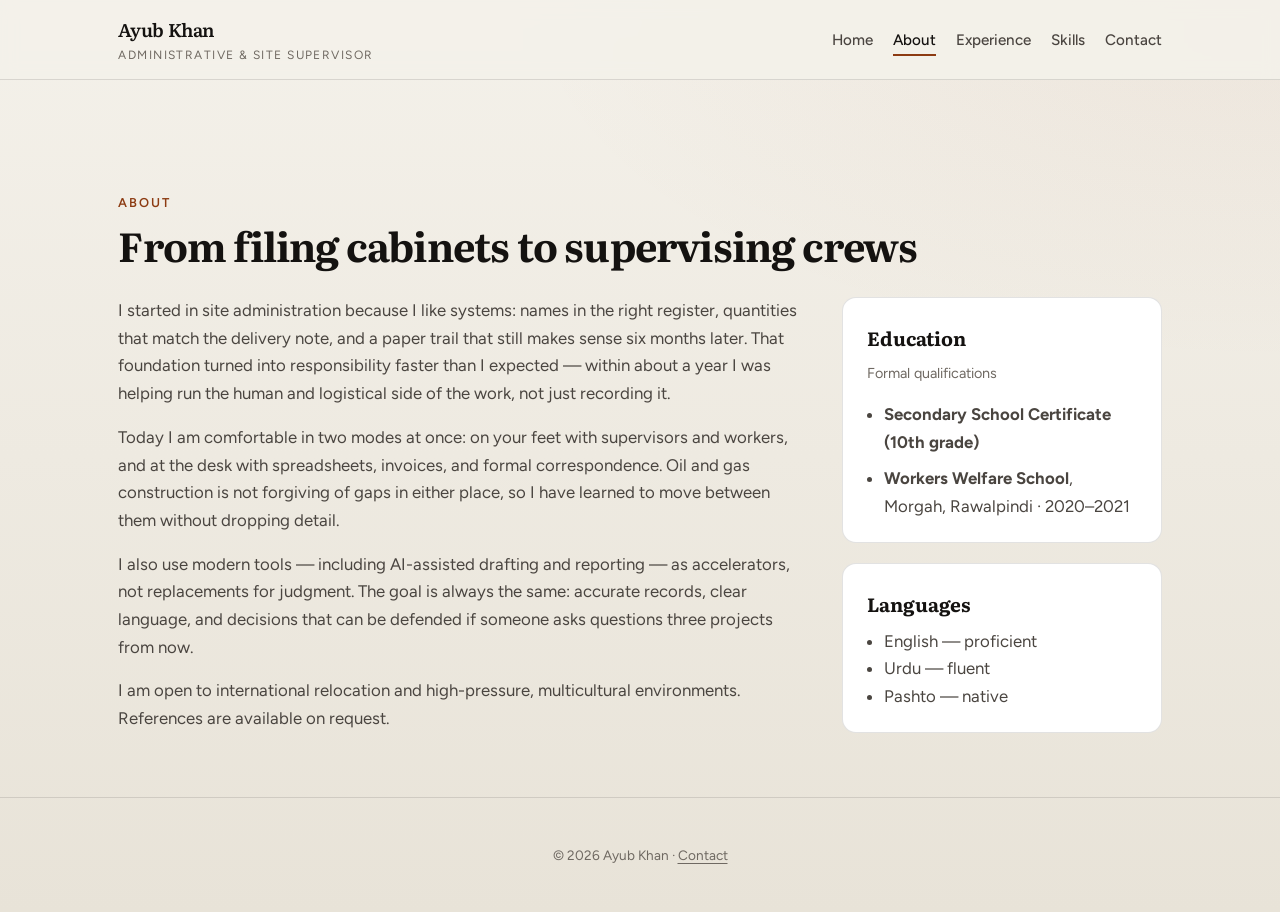
==== about.html @ 526c13c1 "Add multi-page portfolio site, resume PDF, and local serve scripts Co-authored-by: Cursor <cursorage" ====
<!DOCTYPE html>
<html lang="en">
  <head>
    <meta charset="UTF-8" />
    <meta name="viewport" content="width=device-width, initial-scale=1" />
    <meta name="description" content="About Ayub Khan — background, education, and how I approach site supervision." />
    <title>About · Ayub Khan</title>
    <link rel="preconnect" href="https://fonts.googleapis.com" />
    <link rel="preconnect" href="https://fonts.gstatic.com" crossorigin />
    <link
      href="https://fonts.googleapis.com/css2?family=Figtree:ital,wght@0,400..700;1,400..700&family=Literata:ital,opsz,wght@0,7..72,500..700;1,7..72,500&display=swap"
      rel="stylesheet"
    />
    <link rel="stylesheet" href="assets/css/styles.css" />
  </head>
  <body>
    <a class="skip-link" href="#main">Skip to content</a>
    <header class="site-header">
      <div class="header-inner">
        <a class="brand" href="index.html">
          <span class="brand-name">Ayub Khan</span>
          <span class="brand-tag">Administrative &amp; Site Supervisor</span>
        </a>
        <button class="nav-toggle" type="button" aria-expanded="false" aria-controls="site-menu">
          <span class="nav-toggle-icon" aria-hidden="true"></span>
          <span class="visually-hidden">Toggle menu</span>
        </button>
        <nav class="site-nav" id="site-menu" aria-label="Primary">
          <ul>
            <li><a href="index.html">Home</a></li>
            <li><a href="about.html" aria-current="page">About</a></li>
            <li><a href="experience.html">Experience</a></li>
            <li><a href="skills.html">Skills</a></li>
            <li><a href="contact.html">Contact</a></li>
          </ul>
        </nav>
      </div>
    </header>

    <main id="main">
      <header class="page-hero section-head">
        <p class="section-kicker">About</p>
        <h1 class="page-title">From filing cabinets to supervising crews</h1>
      </header>

      <div class="two-col">
        <div class="prose">
          <p>
            I started in site administration because I like systems: names in the right register, quantities that match
            the delivery note, and a paper trail that still makes sense six months later. That foundation turned into
            responsibility faster than I expected — within about a year I was helping run the human and logistical side
            of the work, not just recording it.
          </p>
          <p>
            Today I am comfortable in two modes at once: on your feet with supervisors and workers, and at the desk
            with spreadsheets, invoices, and formal correspondence. Oil and gas construction is not forgiving of gaps in
            either place, so I have learned to move between them without dropping detail.
          </p>
          <p>
            I also use modern tools — including AI-assisted drafting and reporting — as accelerators, not replacements for
            judgment. The goal is always the same: accurate records, clear language, and decisions that can be defended
            if someone asks questions three projects from now.
          </p>
          <p>
            I am open to international relocation and high-pressure, multicultural environments. References are
            available on request.
          </p>
        </div>
        <aside>
          <div class="card mb-card">
            <h3 class="sidebar-card-title">Education</h3>
            <p class="meta">Formal qualifications</p>
            <ul class="edu-list">
              <li><strong>Secondary School Certificate (10th grade)</strong></li>
              <li>
                <strong>Workers Welfare School</strong>, Morgah, Rawalpindi · 2020–2021
              </li>
            </ul>
          </div>
          <div class="card">
            <h3 class="sidebar-card-title">Languages</h3>
            <ul class="sidebar-list">
              <li>English — proficient</li>
              <li>Urdu — fluent</li>
              <li>Pashto — native</li>
            </ul>
          </div>
        </aside>
      </div>
    </main>

    <footer class="site-footer">
      <p>© <span id="y"></span> Ayub Khan · <a href="contact.html">Contact</a></p>
    </footer>
    <script src="assets/js/main.js"></script>
    <script>
      document.getElementById("y").textContent = new Date().getFullYear();
    </script>
  </body>
</html>
---- assets/css/styles.css ----
/* Ayub Khan — portfolio styles */
:root {
  --paper: #f4f1ea;
  --paper-deep: #e8e3d8;
  --ink: #141210;
  --ink-muted: #4a4540;
  --ink-soft: #6f6962;
  --accent: #8c3b12;
  --accent-hover: #6e2f0e;
  --line: rgba(20, 18, 16, 0.12);
  --shadow: 0 18px 50px rgba(20, 18, 16, 0.08);
  --radius: 14px;
  --font-sans: "Figtree", system-ui, sans-serif;
  --font-serif: "Literata", Georgia, serif;
  --max: 1120px;
  --space: clamp(1.25rem, 3vw, 2.5rem);
}

*,
*::before,
*::after {
  box-sizing: border-box;
}

html {
  scroll-behavior: smooth;
}

body {
  margin: 0;
  font-family: var(--font-sans);
  font-size: 1.05rem;
  line-height: 1.65;
  color: var(--ink-muted);
  background: var(--paper);
  background-image: radial-gradient(
      ellipse 120% 80% at 100% 0%,
      rgba(140, 59, 18, 0.06),
      transparent 50%
    ),
    linear-gradient(180deg, var(--paper) 0%, var(--paper-deep) 100%);
  min-height: 100vh;
}

img {
  max-width: 100%;
  height: auto;
  display: block;
}

a {
  color: var(--accent);
  text-decoration-thickness: 1px;
  text-underline-offset: 3px;
}

a:hover {
  color: var(--accent-hover);
}

.skip-link {
  position: absolute;
  left: -9999px;
  top: auto;
  width: 1px;
  height: 1px;
  overflow: hidden;
}

.visually-hidden {
  position: absolute;
  width: 1px;
  height: 1px;
  padding: 0;
  margin: -1px;
  overflow: hidden;
  clip: rect(0, 0, 0, 0);
  white-space: nowrap;
  border: 0;
}

.skip-link:focus {
  left: var(--space);
  top: var(--space);
  width: auto;
  height: auto;
  padding: 0.5rem 1rem;
  background: var(--ink);
  color: var(--paper);
  z-index: 1000;
}

.site-header {
  position: sticky;
  top: 0;
  z-index: 50;
  background: rgba(244, 241, 234, 0.92);
  border-bottom: 1px solid var(--line);
  backdrop-filter: blur(8px);
}

.header-inner {
  max-width: var(--max);
  margin: 0 auto;
  padding: 0.85rem var(--space);
  display: flex;
  align-items: center;
  justify-content: space-between;
  gap: 1rem;
}

.brand {
  display: flex;
  flex-direction: column;
  gap: 0.1rem;
  text-decoration: none;
  color: inherit;
}

.brand:hover {
  color: inherit;
}

.brand-name {
  font-family: var(--font-serif);
  font-weight: 600;
  font-size: 1.15rem;
  letter-spacing: -0.02em;
  color: var(--ink);
}

.brand-tag {
  font-size: 0.75rem;
  text-transform: uppercase;
  letter-spacing: 0.12em;
  color: var(--ink-soft);
}

.nav-toggle {
  display: none;
  border: 1px solid var(--line);
  background: var(--paper);
  border-radius: 10px;
  padding: 0.5rem 0.75rem;
  font: inherit;
  cursor: pointer;
  color: var(--ink);
}

.nav-toggle[aria-expanded="true"] .nav-toggle-icon::before {
  content: "Close";
}

.nav-toggle-icon::before {
  content: "Menu";
}

.site-nav ul {
  list-style: none;
  margin: 0;
  padding: 0;
  display: flex;
  flex-wrap: wrap;
  gap: 0.25rem 1.25rem;
  align-items: center;
}

.site-nav a {
  color: var(--ink-muted);
  text-decoration: none;
  font-size: 0.95rem;
  font-weight: 500;
  padding: 0.35rem 0;
  border-bottom: 2px solid transparent;
}

.site-nav a:hover,
.site-nav a[aria-current="page"] {
  color: var(--ink);
  border-bottom-color: var(--accent);
}

main {
  max-width: var(--max);
  margin: 0 auto;
  padding: clamp(2rem, 5vw, 4rem) var(--space) 4rem;
}

.page-hero {
  padding-top: clamp(2rem, 5vw, 3rem);
  margin-bottom: 2rem;
}

.page-title {
  font-family: var(--font-serif);
  font-size: clamp(1.85rem, 3.5vw, 2.5rem);
  color: var(--ink);
  margin: 0;
  letter-spacing: -0.02em;
  line-height: 1.2;
}

.page-lead {
  margin-top: 1rem;
  max-width: 60ch;
}

.sidebar-card-title {
  font-family: var(--font-serif);
  font-size: 1.15rem;
  color: var(--ink);
  margin: 0 0 0.5rem;
}

.hero {
  display: grid;
  gap: clamp(2rem, 4vw, 3rem);
  grid-template-columns: 1fr;
  align-items: start;
  padding-bottom: clamp(2.5rem, 6vw, 4rem);
  border-bottom: 1px solid var(--line);
}

@media (min-width: 860px) {
  .hero {
    grid-template-columns: 1.15fr 0.85fr;
  }
}

.hero h1 {
  font-family: var(--font-serif);
  font-weight: 600;
  font-size: clamp(2.1rem, 4.5vw, 3.25rem);
  line-height: 1.12;
  letter-spacing: -0.03em;
  color: var(--ink);
  margin: 0 0 1rem;
}

.lead {
  font-size: 1.15rem;
  line-height: 1.7;
  max-width: 52ch;
  margin: 0 0 1.75rem;
}

.hero-actions {
  display: flex;
  flex-wrap: wrap;
  gap: 0.75rem;
  align-items: center;
}

.btn {
  display: inline-flex;
  align-items: center;
  justify-content: center;
  gap: 0.5rem;
  padding: 0.65rem 1.25rem;
  border-radius: 999px;
  font-weight: 600;
  font-size: 0.95rem;
  text-decoration: none;
  border: 1px solid transparent;
  cursor: pointer;
  font-family: inherit;
}

.btn-primary {
  background: var(--accent);
  color: #fff;
  border-color: var(--accent);
}

.btn-primary:hover {
  background: var(--accent-hover);
  border-color: var(--accent-hover);
  color: #fff;
}

.btn-ghost {
  background: transparent;
  color: var(--ink);
  border-color: var(--line);
}

.btn-ghost:hover {
  border-color: var(--ink-muted);
  color: var(--ink);
}

.hero-card {
  background: #fff;
  border: 1px solid var(--line);
  border-radius: var(--radius);
  padding: 1.5rem 1.5rem 1.35rem;
  box-shadow: var(--shadow);
}

.hero-card h2 {
  font-family: var(--font-serif);
  font-size: 1rem;
  font-weight: 600;
  color: var(--ink);
  margin: 0 0 1rem;
  letter-spacing: -0.01em;
}

.stat-grid {
  display: grid;
  grid-template-columns: 1fr 1fr;
  gap: 1rem;
}

.stat {
  padding: 0.75rem 0 0;
  border-top: 1px solid var(--line);
}

.stat strong {
  display: block;
  font-family: var(--font-serif);
  font-size: 1.5rem;
  color: var(--accent);
  line-height: 1.2;
}

.stat span {
  font-size: 0.8rem;
  text-transform: uppercase;
  letter-spacing: 0.08em;
  color: var(--ink-soft);
}

.section {
  padding-top: clamp(2.5rem, 5vw, 3.5rem);
}

.section--flush {
  padding-top: 0;
}

.section-head {
  margin-bottom: 1.75rem;
}

.section-kicker {
  font-size: 0.8rem;
  text-transform: uppercase;
  letter-spacing: 0.14em;
  color: var(--accent);
  font-weight: 600;
  margin: 0 0 0.5rem;
}

.section h2 {
  font-family: var(--font-serif);
  font-size: clamp(1.6rem, 3vw, 2.1rem);
  color: var(--ink);
  margin: 0;
  letter-spacing: -0.02em;
}

.card-grid {
  display: grid;
  gap: 1.25rem;
}

@media (min-width: 700px) {
  .card-grid.cols-2 {
    grid-template-columns: 1fr 1fr;
  }
}

.card {
  background: #fff;
  border: 1px solid var(--line);
  border-radius: var(--radius);
  padding: 1.5rem 1.5rem 1.35rem;
}

.card h3 {
  font-family: var(--font-serif);
  font-size: 1.2rem;
  color: var(--ink);
  margin: 0 0 0.5rem;
}

.card .meta {
  font-size: 0.9rem;
  color: var(--ink-soft);
  margin: 0 0 1rem;
}

.card p {
  margin: 0;
}

.edu-list {
  margin: 0;
  padding-left: 1.1rem;
}

.edu-list li + li {
  margin-top: 0.5rem;
}

.mb-card {
  margin-bottom: 1.25rem;
}

.sidebar-list {
  margin: 0;
  padding-left: 1.1rem;
}

.timeline {
  border-left: 2px solid var(--line);
  margin-left: 0.5rem;
  padding-left: 1.5rem;
  display: flex;
  flex-direction: column;
  gap: 2rem;
}

.timeline-item {
  position: relative;
}

.timeline-item::before {
  content: "";
  position: absolute;
  left: calc(-1.5rem - 7px);
  top: 0.35rem;
  width: 12px;
  height: 12px;
  border-radius: 50%;
  background: var(--accent);
  border: 2px solid var(--paper);
}

.timeline-item h2,
.timeline-item h3 {
  font-family: var(--font-serif);
  font-size: 1.35rem;
  color: var(--ink);
  margin: 0 0 0.25rem;
}

.timeline-item .where {
  font-weight: 600;
  color: var(--ink-muted);
  margin: 0 0 0.25rem;
}

.timeline-item .when {
  font-size: 0.9rem;
  color: var(--ink-soft);
  margin: 0 0 1rem;
}

.timeline-item ul {
  margin: 0;
  padding-left: 1.15rem;
}

.timeline-item li {
  margin-bottom: 0.5rem;
}

.timeline-lead {
  margin-bottom: 1.25rem;
}

.timeline-subtitle {
  font-weight: 600;
  color: var(--ink);
  margin: 0 0 0.5rem;
}

.timeline-subtitle--spaced {
  margin-top: 1.25rem;
}

.two-col {
  display: grid;
  gap: 2rem;
}

@media (min-width: 800px) {
  .two-col {
    grid-template-columns: 1fr 320px;
    align-items: start;
  }
}

.prose {
  max-width: 65ch;
}

.prose p {
  margin: 0 0 1rem;
}

.prose p:last-child {
  margin-bottom: 0;
}

.skill-pills {
  display: flex;
  flex-wrap: wrap;
  gap: 0.5rem;
}

.skill-pills--band {
  margin-bottom: 2.5rem;
}

.pill {
  display: inline-block;
  padding: 0.35rem 0.75rem;
  border-radius: 999px;
  font-size: 0.85rem;
  background: #fff;
  border: 1px solid var(--line);
  color: var(--ink-muted);
}

.pill-strong {
  border-color: rgba(140, 59, 18, 0.35);
  color: var(--ink);
}

.split-list {
  display: grid;
  gap: 1.5rem;
}

@media (min-width: 640px) {
  .split-list {
    grid-template-columns: 1fr 1fr;
  }
}

.split-list h3 {
  font-family: var(--font-serif);
  font-size: 1.05rem;
  color: var(--ink);
  margin: 0 0 0.75rem;
}

.split-list ul {
  margin: 0;
  padding-left: 1.1rem;
}

.split-list li {
  margin-bottom: 0.45rem;
}

.contact-block {
  background: #fff;
  border: 1px solid var(--line);
  border-radius: var(--radius);
  padding: 2rem;
  box-shadow: var(--shadow);
}

.contact-row {
  display: grid;
  gap: 0.25rem;
  margin-bottom: 1.25rem;
}

.contact-row:last-child {
  margin-bottom: 0;
}

.contact-row dt {
  font-size: 0.75rem;
  text-transform: uppercase;
  letter-spacing: 0.1em;
  color: var(--ink-soft);
}

.contact-row dd {
  margin: 0;
  font-size: 1.1rem;
  color: var(--ink);
  font-weight: 500;
}

.contact-row a {
  font-weight: 600;
}

.note-box {
  margin-top: 2rem;
  padding: 1.25rem 1.5rem;
  border-radius: var(--radius);
  border: 1px dashed rgba(140, 59, 18, 0.4);
  background: rgba(255, 255, 255, 0.6);
}

.note-box p {
  margin: 0;
  font-size: 0.95rem;
}

.note-box--spaced {
  margin-top: 2.5rem;
}

.site-footer {
  border-top: 1px solid var(--line);
  padding: 2rem var(--space);
  text-align: center;
  font-size: 0.85rem;
  color: var(--ink-soft);
}

.site-footer a {
  color: var(--ink-soft);
}

.site-footer a:hover {
  color: var(--accent);
}

/* Mobile nav */
@media (max-width: 720px) {
  .nav-toggle {
    display: block;
  }

  .site-nav {
    position: absolute;
    left: 0;
    right: 0;
    top: 100%;
    background: rgba(244, 241, 234, 0.98);
    border-bottom: 1px solid var(--line);
    max-height: 0;
    overflow: hidden;
    transition: max-height 0.35s ease;
  }

  .site-nav.is-open {
    max-height: 320px;
  }

  .site-nav ul {
    flex-direction: column;
    align-items: stretch;
    padding: 0.5rem var(--space) 1.25rem;
    gap: 0;
  }

  .site-nav a {
    display: block;
    padding: 0.65rem 0;
    border-bottom: 1px solid var(--line);
  }

  .header-inner {
    position: relative;
    flex-wrap: wrap;
  }

  .site-nav {
    flex: 1 0 100%;
    width: 100%;
  }

  .nav-toggle {
    margin-left: auto;
  }
}
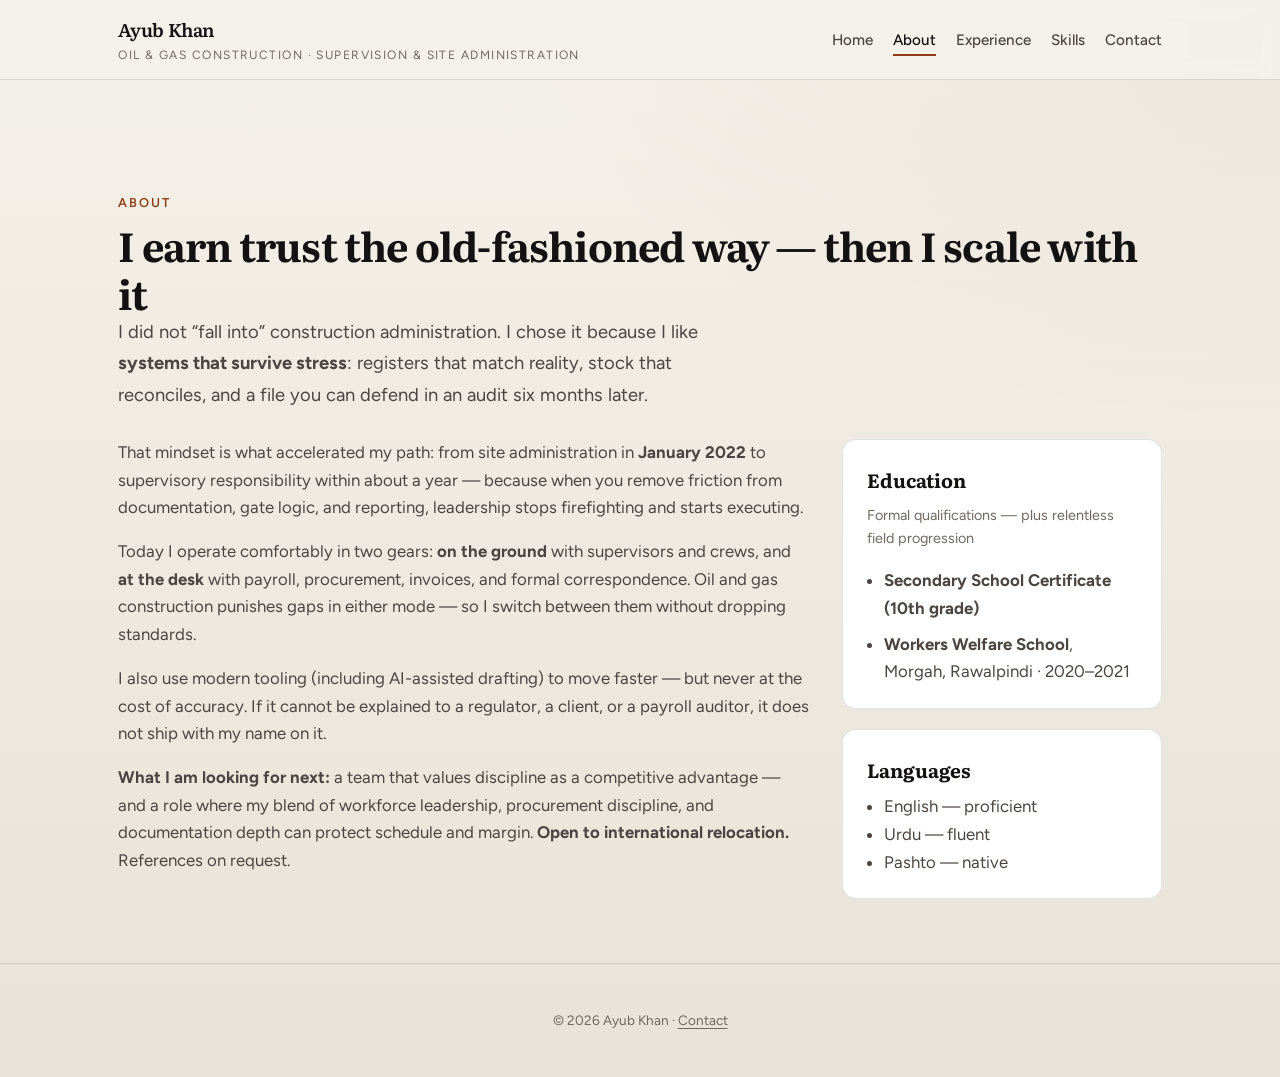
==== commit 359bfc0a: "Revise copy for a stronger hire-focused tone across all pages Co-authored-by: Cursor <cursoragent@cu" ====
--- a/about.html
+++ b/about.html
@@ -3,8 +3,8 @@
   <head>
     <meta charset="UTF-8" />
     <meta name="viewport" content="width=device-width, initial-scale=1" />
-    <meta name="description" content="About Ayub Khan — background, education, and how I approach site supervision." />
-    <title>About · Ayub Khan</title>
+    <meta name="description" content="Meet Ayub Khan — oil & gas site supervisor who scaled from documentation to leading 40–80+ workers, with audit-ready discipline and international availability." />
+    <title>About · Ayub Khan · Site supervisor &amp; construction admin</title>
     <link rel="preconnect" href="https://fonts.googleapis.com" />
     <link rel="preconnect" href="https://fonts.gstatic.com" crossorigin />
     <link
@@ -19,7 +19,7 @@
       <div class="header-inner">
         <a class="brand" href="index.html">
           <span class="brand-name">Ayub Khan</span>
-          <span class="brand-tag">Administrative &amp; Site Supervisor</span>
+          <span class="brand-tag">Oil &amp; gas construction · Supervision &amp; site administration</span>
         </a>
         <button class="nav-toggle" type="button" aria-expanded="false" aria-controls="site-menu">
           <span class="nav-toggle-icon" aria-hidden="true"></span>
@@ -40,36 +40,39 @@
     <main id="main">
       <header class="page-hero section-head">
         <p class="section-kicker">About</p>
-        <h1 class="page-title">From filing cabinets to supervising crews</h1>
+        <h1 class="page-title">I earn trust the old-fashioned way — then I scale with it</h1>
+        <p class="lead page-lead">
+          I did not “fall into” construction administration. I chose it because I like <strong>systems that survive stress</strong>:
+          registers that match reality, stock that reconciles, and a file you can defend in an audit six months later.
+        </p>
       </header>
 
       <div class="two-col">
         <div class="prose">
           <p>
-            I started in site administration because I like systems: names in the right register, quantities that match
-            the delivery note, and a paper trail that still makes sense six months later. That foundation turned into
-            responsibility faster than I expected — within about a year I was helping run the human and logistical side
-            of the work, not just recording it.
+            That mindset is what accelerated my path: from site administration in <strong>January 2022</strong> to supervisory
+            responsibility within about a year — because when you remove friction from documentation, gate logic, and
+            reporting, leadership stops firefighting and starts executing.
           </p>
           <p>
-            Today I am comfortable in two modes at once: on your feet with supervisors and workers, and at the desk
-            with spreadsheets, invoices, and formal correspondence. Oil and gas construction is not forgiving of gaps in
-            either place, so I have learned to move between them without dropping detail.
+            Today I operate comfortably in two gears: <strong>on the ground</strong> with supervisors and crews, and
+            <strong>at the desk</strong> with payroll, procurement, invoices, and formal correspondence. Oil and gas
+            construction punishes gaps in either mode — so I switch between them without dropping standards.
           </p>
           <p>
-            I also use modern tools — including AI-assisted drafting and reporting — as accelerators, not replacements for
-            judgment. The goal is always the same: accurate records, clear language, and decisions that can be defended
-            if someone asks questions three projects from now.
+            I also use modern tooling (including AI-assisted drafting) to move faster — but never at the cost of accuracy.
+            If it cannot be explained to a regulator, a client, or a payroll auditor, it does not ship with my name on it.
           </p>
           <p>
-            I am open to international relocation and high-pressure, multicultural environments. References are
-            available on request.
+            <strong>What I am looking for next:</strong> a team that values discipline as a competitive advantage — and a role
+            where my blend of workforce leadership, procurement discipline, and documentation depth can protect schedule and
+            margin. <strong>Open to international relocation.</strong> References on request.
           </p>
         </div>
         <aside>
           <div class="card mb-card">
             <h3 class="sidebar-card-title">Education</h3>
-            <p class="meta">Formal qualifications</p>
+            <p class="meta">Formal qualifications — plus relentless field progression</p>
             <ul class="edu-list">
               <li><strong>Secondary School Certificate (10th grade)</strong></li>
               <li>
--- a/assets/css/styles.css
+++ b/assets/css/styles.css
@@ -251,6 +251,10 @@
   align-items: center;
 }
 
+.hero-actions--spaced {
+  margin-top: 1.25rem;
+}
+
 .btn {
   display: inline-flex;
   align-items: center;
@@ -340,6 +344,46 @@
   padding-top: 0;
 }
 
+.section-kicker--tight {
+  margin-bottom: 1rem;
+}
+
+.home-banner {
+  margin-top: clamp(2.5rem, 6vw, 4rem);
+  padding: 1.35rem 1.5rem;
+  border-radius: var(--radius);
+  border: 1px solid var(--line);
+  background: linear-gradient(
+    125deg,
+    rgba(140, 59, 18, 0.1) 0%,
+    #fff 55%
+  );
+  box-shadow: var(--shadow);
+}
+
+.home-banner h2 {
+  font-family: var(--font-serif);
+  font-size: 1.2rem;
+  color: var(--ink);
+  margin: 0 0 0.65rem;
+  letter-spacing: -0.02em;
+}
+
+.home-banner ul {
+  margin: 0;
+  padding-left: 1.15rem;
+  color: var(--ink-muted);
+  font-size: 0.98rem;
+}
+
+.home-banner li {
+  margin-bottom: 0.4rem;
+}
+
+.home-banner li:last-child {
+  margin-bottom: 0;
+}
+
 .section-head {
   margin-bottom: 1.75rem;
 }
